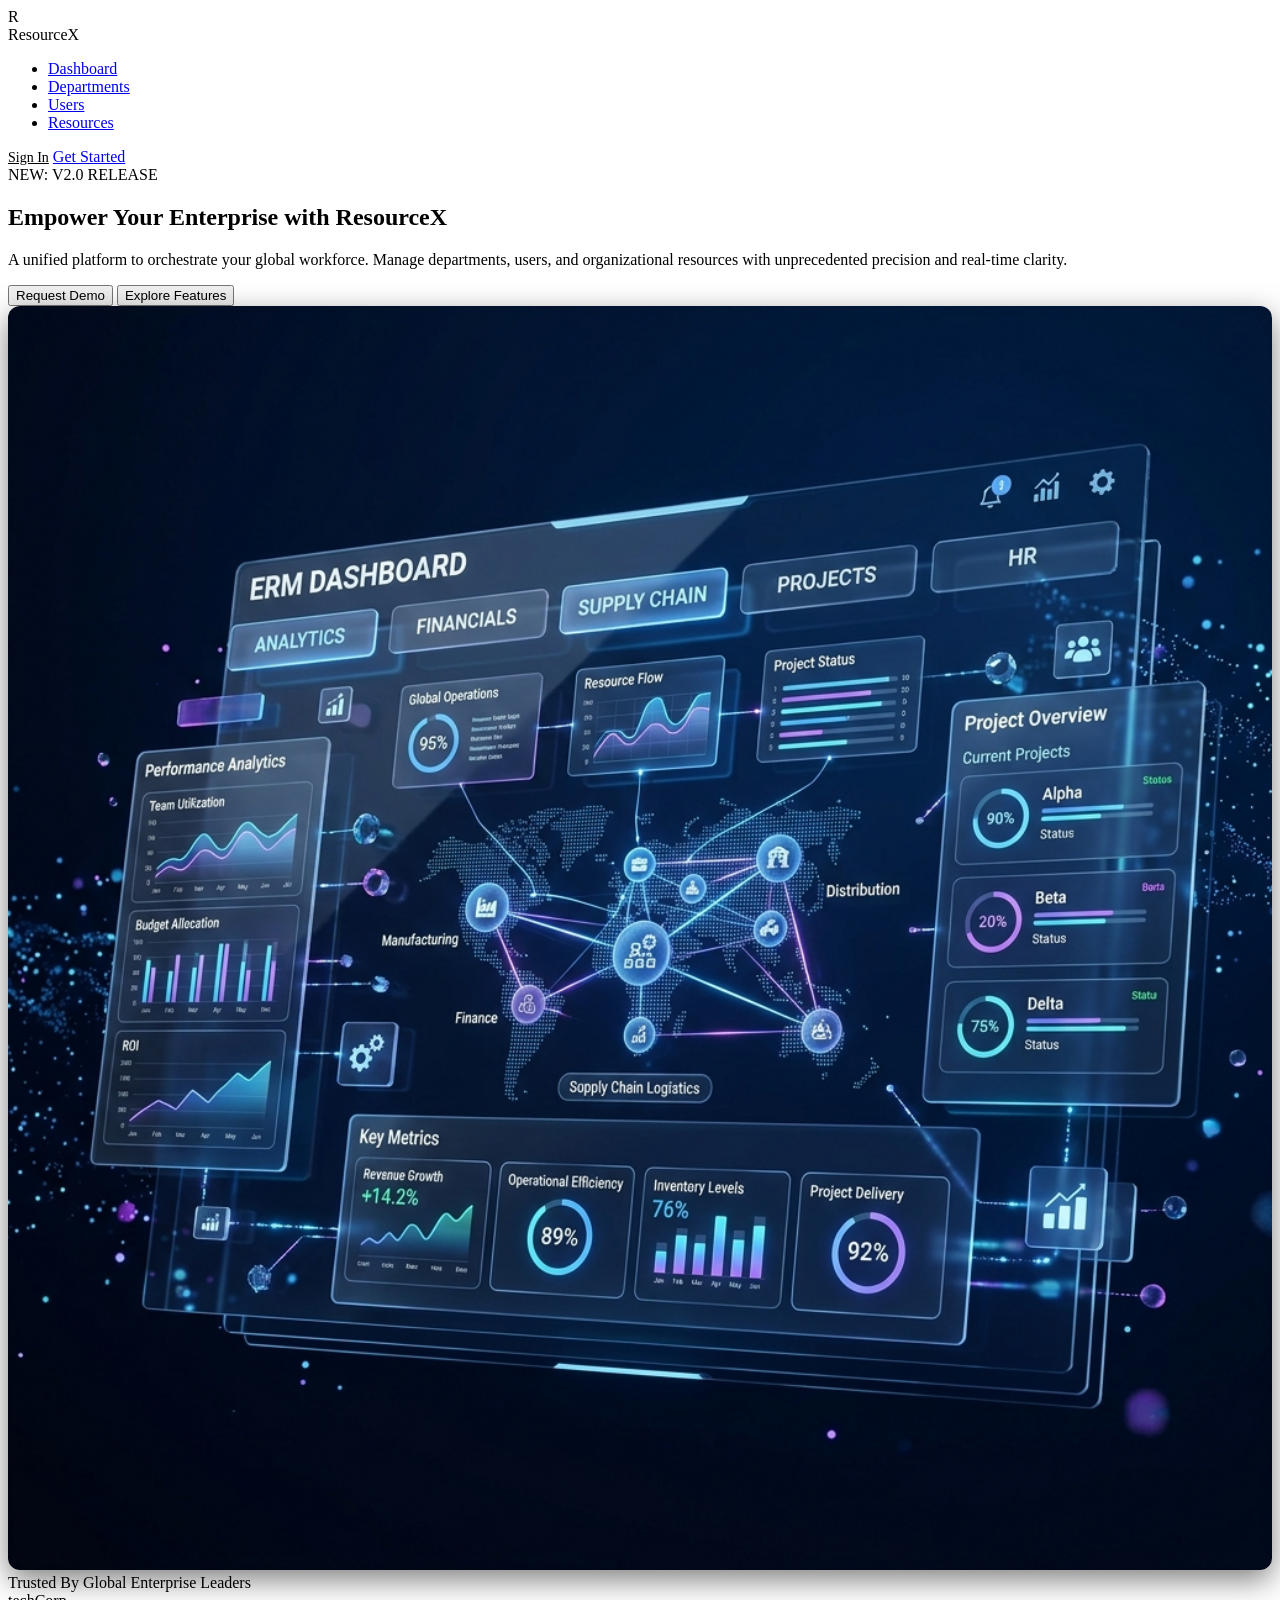
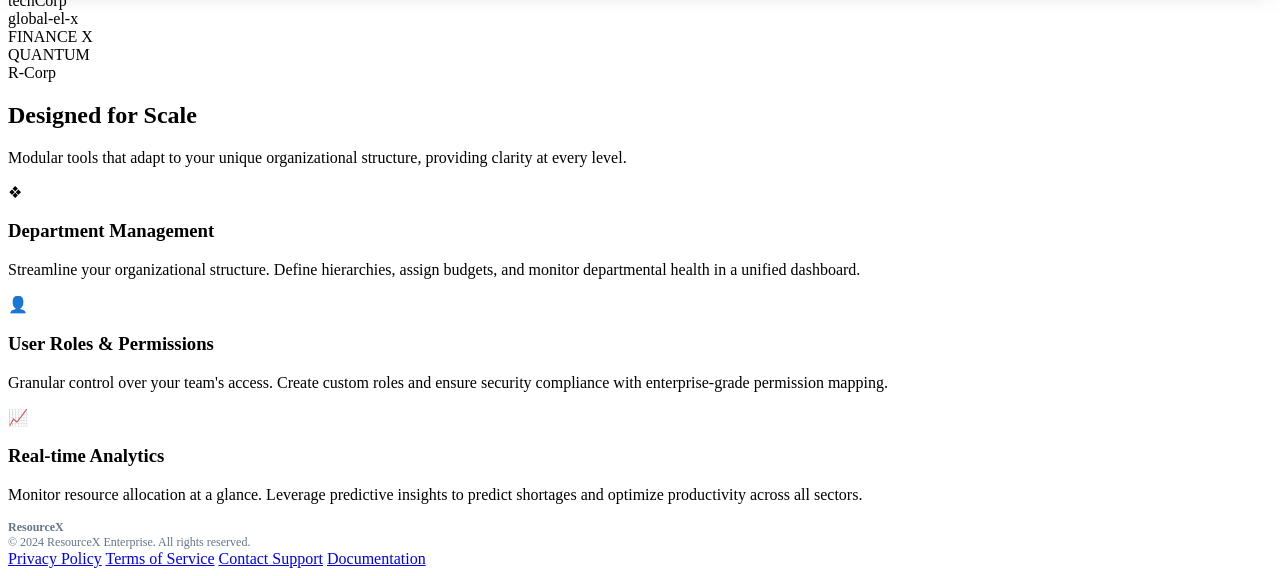
==== index.html @ 8040ba07 "Refactor dashboard UI and restructure application layout" ====
<!DOCTYPE html>
<html lang="en">
<head>
    <meta charset="UTF-8">
    <meta name="viewport" content="width=device-width, initial-scale=1.0">
    <title>ResourceX - Enterprise Resource Management</title>
    <link rel="stylesheet" href="css/style.css">
    <link rel="stylesheet" href="css/landing.css">
</head>
<body class="landing-body">

    <nav class="landing-nav">
        <div class="logo-container" style="padding:0">
            <div class="logo-icon">R</div>
            <div class="logo-text">ResourceX</div>
        </div>
        
        <ul class="landing-nav-links">
            <li><a href="#">Dashboard</a></li>
            <li><a href="#">Departments</a></li>
            <li><a href="#">Users</a></li>
            <li><a href="#">Resources</a></li>
        </ul>

        <div class="landing-actions">
            <a href="login.html" style="color:var(--text-main); font-weight:500; font-size:0.875rem;">Sign In</a>
            <a href="requestor.html" class="btn-primary">Get Started</a>
        </div>
    </nav>

    <main>
        <section class="hero-section">
            <div class="hero-content">
                <div class="hero-tag">NEW: V2.0 RELEASE</div>
                <h1 class="hero-title">Empower Your <span>Enterprise</span> with ResourceX</h1>
                <p class="hero-subtitle">A unified platform to orchestrate your global workforce. Manage departments, users, and organizational resources with unprecedented precision and real-time clarity.</p>
                <div class="hero-actions">
                    <button class="btn-primary" onclick="window.location.href='requestor.html'">Request Demo</button>
                    <button class="btn-secondary">Explore Features</button>
                </div>
            </div>
            <div class="hero-visual">
                <img src="images/hero-dashboard.png" alt="ResourceX Enterprise Dashboard" style="width: 100%; height: auto; border-radius: 12px; box-shadow: 0 10px 30px rgba(0,0,0,0.5);">
            </div>
        </section>

        <section class="partners-section">
            <div class="partners-title">Trusted By Global Enterprise Leaders</div>
            <div class="partners-grid">
                <div class="partner-box">techCorp</div>
                <div class="partner-box">global-el-x</div>
                <div class="partner-box">FINANCE X</div>
                <div class="partner-box">QUANTUM</div>
                <div class="partner-box">R-Corp</div>
            </div>
        </section>

        <section class="features-section">
            <h2 class="features-title">Designed for Scale</h2>
            <p class="features-subtitle">Modular tools that adapt to your unique organizational structure, providing clarity at every level.</p>
            
            <div class="features-grid">
                <div class="feature-card">
                    <div class="feature-icon">❖</div>
                    <h3 class="feature-title">Department Management</h3>
                    <p class="feature-desc">Streamline your organizational structure. Define hierarchies, assign budgets, and monitor departmental health in a unified dashboard.</p>
                </div>
                <div class="feature-card">
                    <div class="feature-icon">👤</div>
                    <h3 class="feature-title">User Roles & Permissions</h3>
                    <p class="feature-desc">Granular control over your team's access. Create custom roles and ensure security compliance with enterprise-grade permission mapping.</p>
                </div>
                <div class="feature-card">
                    <div class="feature-icon">📈</div>
                    <h3 class="feature-title">Real-time Analytics</h3>
                    <p class="feature-desc">Monitor resource allocation at a glance. Leverage predictive insights to predict shortages and optimize productivity across all sectors.</p>
                </div>
            </div>
        </section>
    </main>

    <footer class="landing-footer">
        <div style="font-size:0.75rem; color:#64748b;">
            <strong style="color:var(--text-main)">ResourceX</strong><br>
            © 2024 ResourceX Enterprise. All rights reserved.
        </div>
        <div class="footer-links">
            <a href="#">Privacy Policy</a>
            <a href="#">Terms of Service</a>
            <a href="#">Contact Support</a>
            <a href="#">Documentation</a>
        </div>
    </footer>

</body>
</html>
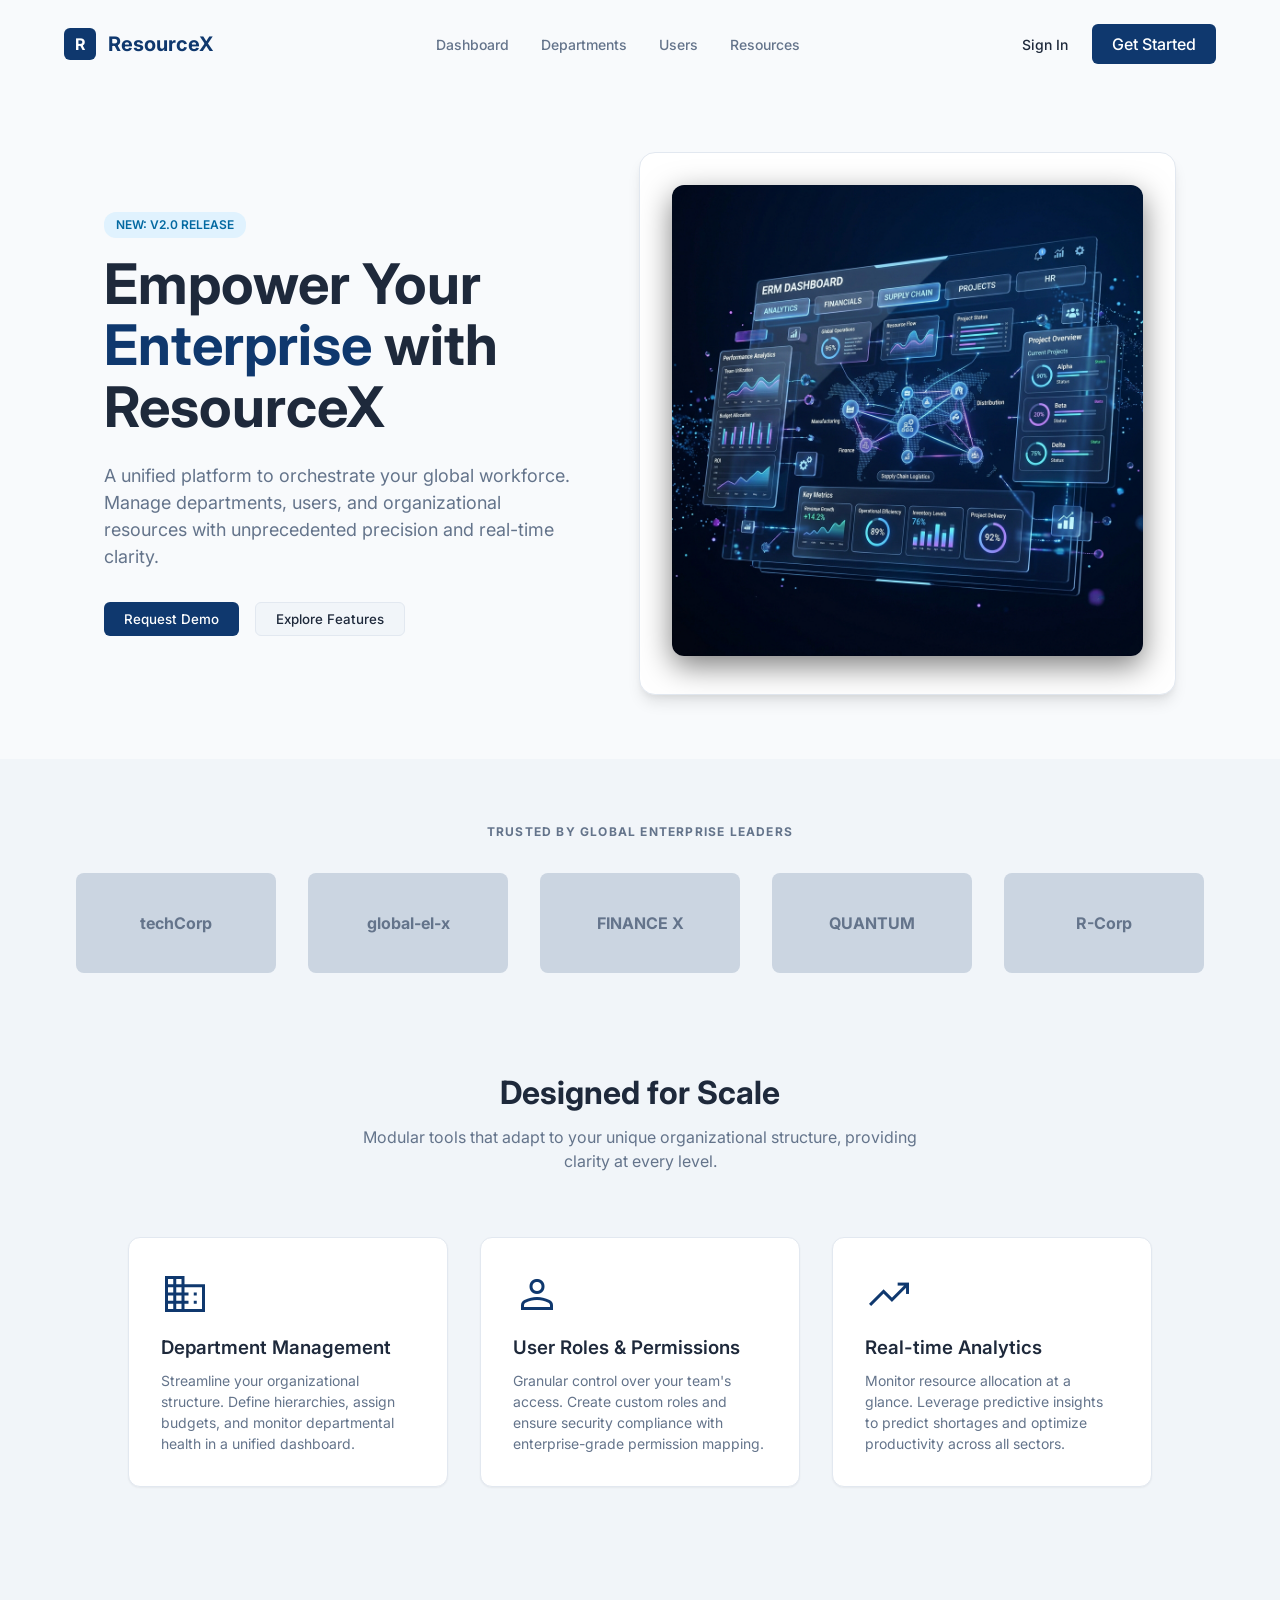
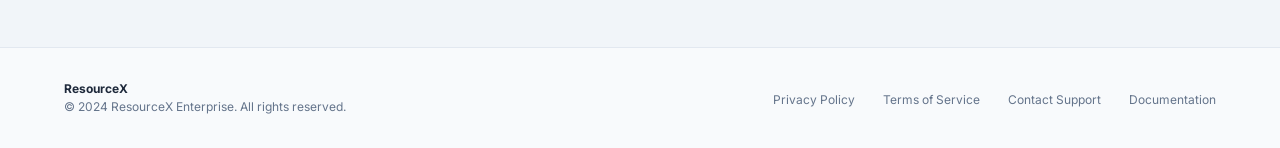
==== commit 0dd2eafe: "Restructure project: reorganize CSS and JS folders, move pages to pages folder" ====
--- a/index.html
+++ b/index.html
@@ -4,8 +4,12 @@
     <meta charset="UTF-8">
     <meta name="viewport" content="width=device-width, initial-scale=1.0">
     <title>ResourceX - Enterprise Resource Management</title>
-    <link rel="stylesheet" href="css/style.css">
-    <link rel="stylesheet" href="css/landing.css">
+    <link rel="stylesheet" href="css/main.css">
+    <link rel="stylesheet" href="css/components/layout.css">
+    <link rel="stylesheet" href="css/components/button.css">
+    <link rel="stylesheet" href="css/components/card.css">
+    <link rel="stylesheet" href="css/pages/landing.css">
+<link rel="stylesheet" href="https://fonts.googleapis.com/css2?family=Material+Symbols+Outlined:opsz,wght,FILL,GRAD@20,400,0,0">
 </head>
 <body class="landing-body">
 
@@ -23,8 +27,8 @@
         </ul>
 
         <div class="landing-actions">
-            <a href="login.html" style="color:var(--text-main); font-weight:500; font-size:0.875rem;">Sign In</a>
-            <a href="requestor.html" class="btn-primary">Get Started</a>
+            <a href="pages/login.html" style="color:var(--text-main); font-weight:500; font-size:0.875rem;">Sign In</a>
+            <a href="pages/requestor.html" class="btn-primary">Get Started</a>
         </div>
     </nav>
 
@@ -35,12 +39,12 @@
                 <h1 class="hero-title">Empower Your <span>Enterprise</span> with ResourceX</h1>
                 <p class="hero-subtitle">A unified platform to orchestrate your global workforce. Manage departments, users, and organizational resources with unprecedented precision and real-time clarity.</p>
                 <div class="hero-actions">
-                    <button class="btn-primary" onclick="window.location.href='requestor.html'">Request Demo</button>
+                    <button class="btn-primary" onclick="window.location.href='pages/requestor.html'">Request Demo</button>
                     <button class="btn-secondary">Explore Features</button>
                 </div>
             </div>
             <div class="hero-visual">
-                <img src="images/hero-dashboard.png" alt="ResourceX Enterprise Dashboard" style="width: 100%; height: auto; border-radius: 12px; box-shadow: 0 10px 30px rgba(0,0,0,0.5);">
+                <img src="assets/images/hero-dashboard.png" alt="ResourceX Enterprise Dashboard" style="width: 100%; height: auto; border-radius: 12px; box-shadow: 0 10px 30px rgba(0,0,0,0.5);">
             </div>
         </section>
 
@@ -53,25 +57,23 @@
                 <div class="partner-box">QUANTUM</div>
                 <div class="partner-box">R-Corp</div>
             </div>
-        </section>
-
         <section class="features-section">
             <h2 class="features-title">Designed for Scale</h2>
             <p class="features-subtitle">Modular tools that adapt to your unique organizational structure, providing clarity at every level.</p>
             
             <div class="features-grid">
                 <div class="feature-card">
-                    <div class="feature-icon">❖</div>
+                    <div class="material-symbols-outlined" style="font-size:3rem; color:var(--primary-color); margin-bottom:1rem;">business</div>
                     <h3 class="feature-title">Department Management</h3>
                     <p class="feature-desc">Streamline your organizational structure. Define hierarchies, assign budgets, and monitor departmental health in a unified dashboard.</p>
                 </div>
                 <div class="feature-card">
-                    <div class="feature-icon">👤</div>
+                    <div class="material-symbols-outlined" style="font-size:3rem; color:var(--primary-color); margin-bottom:1rem;">person</div>
                     <h3 class="feature-title">User Roles & Permissions</h3>
                     <p class="feature-desc">Granular control over your team's access. Create custom roles and ensure security compliance with enterprise-grade permission mapping.</p>
                 </div>
                 <div class="feature-card">
-                    <div class="feature-icon">📈</div>
+                    <div class="material-symbols-outlined" style="font-size:3rem; color:var(--primary-color); margin-bottom:1rem;">trending_up</div>
                     <h3 class="feature-title">Real-time Analytics</h3>
                     <p class="feature-desc">Monitor resource allocation at a glance. Leverage predictive insights to predict shortages and optimize productivity across all sectors.</p>
                 </div>
@@ -94,3 +96,4 @@
 
 </body>
 </html>
+
--- a/css/main.css
+++ b/css/main.css
@@ -0,0 +1,43 @@
+@import url('https://fonts.googleapis.com/css2?family=Inter:wght@300;400;500;600;700&display=swap');
+
+:root {
+  --primary-color: #0F386E;
+  --primary-hover: #1c4b8b;
+  --bg-color: #f8fafc;
+  --sidebar-bg: #ffffff;
+  --text-main: #1e293b;
+  --text-muted: #64748b;
+  --border-color: #e2e8f0;
+  
+  --status-allocated: #e2fbe8;
+  --status-allocated-text: #166534;
+  --status-pending: #fef3c7;
+  --status-pending-text: #92400e;
+  --status-rejected: #fee2e2;
+  --status-rejected-text: #b91c1c;
+  --status-action: #eff6ff;
+  --status-action-text: #1d4ed8;
+
+  --shadow-sm: 0 1px 2px 0 rgba(0, 0, 0, 0.05);
+  --shadow-md: 0 4px 6px -1px rgba(0, 0, 0, 0.1), 0 2px 4px -1px rgba(0, 0, 0, 0.06);
+  --shadow-lg: 0 10px 15px -3px rgba(0, 0, 0, 0.1), 0 4px 6px -2px rgba(0, 0, 0, 0.05);
+}
+
+* {
+  box-sizing: border-box;
+  margin: 0;
+  padding: 0;
+}
+
+body {
+  font-family: 'Inter', sans-serif;
+  background-color: var(--bg-color);
+  color: var(--text-main);
+  line-height: 1.5;
+  -webkit-font-smoothing: antialiased;
+}
+
+a {
+  text-decoration: none;
+  color: var(--primary-color);
+}
--- a/css/components/layout.css
+++ b/css/components/layout.css
@@ -0,0 +1,284 @@
+/* Layout */
+.app-container {
+  display: flex;
+  height: 100vh;
+  overflow: hidden;
+}
+
+/* Sidebar */
+.sidebar {
+  width: 260px;
+  background-color: var(--sidebar-bg);
+  border-right: 1px solid var(--border-color);
+  display: flex;
+  flex-direction: column;
+  padding: 1.5rem 0;
+  flex-shrink: 0;
+  min-height: 100vh;
+  align-self: stretch;
+}
+
+.logo-container {
+  padding: 0 1.5rem 2rem;
+  display: flex;
+  align-items: center;
+  gap: 0.75rem;
+}
+
+.logo-icon {
+  width: 32px;
+  height: 32px;
+  background-color: var(--primary-color);
+  border-radius: 6px;
+  display: flex;
+  align-items: center;
+  justify-content: center;
+  color: white;
+  font-weight: bold;
+}
+
+.logo-text {
+  font-size: 1.25rem;
+  font-weight: 700;
+  color: var(--primary-color);
+}
+
+.nav-menu {
+  list-style: none;
+  flex: 1;
+}
+
+.nav-item {
+  padding: 0.75rem 1.5rem;
+  display: flex;
+  align-items: center;
+  gap: 0.75rem;
+  color: var(--text-muted);
+  font-weight: 500;
+  cursor: pointer;
+  transition: all 0.2s;
+}
+
+.nav-item .material-symbols-outlined {
+  font-size: 20px;
+  flex-shrink: 0;
+  vertical-align: unset;
+  line-height: 1;
+  display: flex;
+  align-items: center;
+}
+
+.nav-item:hover {
+  background-color: #f1f5f9;
+  color: var(--text-main);
+}
+
+.nav-item.active {
+  background-color: #f8fafc;
+  color: var(--primary-color);
+  border-right: 3px solid var(--primary-color);
+  font-weight: 600;
+}
+
+.user-profile-widget {
+  margin: 1.5rem 1.5rem 0;
+  padding: 1rem;
+  background-color: #f1f5f9;
+  border-radius: 12px;
+  display: flex;
+  align-items: center;
+  gap: 0.75rem;
+}
+
+.user-avatar {
+  width: 36px;
+  height: 36px;
+  border-radius: 50%;
+  background-color: #cbd5e1;
+  overflow: hidden;
+}
+.user-avatar img {
+  width: 100%;
+  height: 100%;
+  object-fit: cover;
+}
+
+.user-info .user-name {
+  font-size: 0.875rem;
+  font-weight: 600;
+  display: block;
+}
+.user-info .user-role {
+  font-size: 0.75rem;
+  color: var(--text-muted);
+  display: block;
+}
+
+/* Main Content */
+.main-wrapper {
+  flex: 1;
+  display: flex;
+  flex-direction: column;
+  overflow: hidden;
+}
+
+/* Header */
+.top-header {
+  height: 72px;
+  background-color: white;
+  border-bottom: 1px solid var(--border-color);
+  display: flex;
+  align-items: center;
+  justify-content: space-between;
+  padding: 0 2rem;
+  flex-shrink: 0;
+}
+
+.search-bar {
+  display: flex;
+  align-items: center;
+  background-color: #ffffff;
+  border: 1px solid var(--border-color);
+  border-radius: 8px;
+  padding: 0.5rem 0.75rem;
+  width: 320px;
+  transition: all 0.2s ease;
+}
+
+.search-bar:focus-within {
+  border: 1px solid var(--primary-color);
+  box-shadow: 0 0 0 3px rgba(15, 56, 110, 0.1);
+}
+
+.search-bar span.search-icon {
+  color: #94a3b8;
+  display: flex;
+  align-items: center;
+}
+
+.search-bar:focus-within span.search-icon {
+  color: var(--primary-color);
+}
+
+.search-bar input {
+  border: none;
+  background: transparent;
+  outline: none;
+  margin-left: 0.5rem;
+  width: 100%;
+  color: var(--text-main);
+  font-family: inherit;
+  font-size: 0.875rem;
+  caret-color: #2563eb; /* Matches the blue cursor in the image */
+}
+
+.search-bar input::placeholder {
+  color: #94a3b8;
+}
+
+.search-bar .clear-btn {
+  display: none;
+  align-items: center;
+  justify-content: center;
+  width: 16px;
+  height: 16px;
+  border-radius: 50%;
+  background-color: #94a3b8;
+  color: #ffffff;
+  font-size: 10px;
+  font-weight: bold;
+  cursor: pointer;
+  margin-left: 0.5rem;
+}
+
+.search-bar .clear-btn:hover {
+  background-color: #64748b;
+}
+
+.header-actions {
+  display: flex;
+  align-items: center;
+  gap: 1.5rem;
+}
+
+/* Content Area */
+.content-area {
+  padding: 2rem;
+  flex: 1;
+  overflow-y: auto;
+}
+
+.page-title {
+  font-size: 2rem;
+  font-weight: 700;
+  color: var(--primary-color);
+  margin-bottom: 0.5rem;
+}
+
+.page-subtitle {
+  color: var(--text-muted);
+  margin-bottom: 2rem;
+  font-size: 0.95rem;
+}
+
+.history-block {
+  background-color: var(--primary-color);
+  color: white;
+  padding: 2rem;
+  border-radius: 12px;
+  display: flex;
+  flex-direction: column;
+}
+
+.history-title {
+  margin-top: 1rem;
+  font-size: 1.5rem;
+  font-weight: 700;
+}
+.history-subtitle {
+  color: #94a3b8;
+  font-size: 0.875rem;
+}
+
+.view-section {
+  display: none;
+  animation: fadeIn 0.3s ease;
+}
+
+.view-section.active {
+  display: block;
+}
+
+@keyframes fadeIn {
+  from { opacity: 0; transform: translateY(10px); }
+  to { opacity: 1; transform: translateY(0); }
+}
+
+/* Utility / Generic */
+.d-none { display: none !important; }
+.d-flex { display: flex !important; }
+
+/* Collapsible Content */
+.collapsible-header {
+  cursor: pointer;
+  display: flex;
+  align-items: center;
+  justify-content: space-between;
+  padding: 1rem;
+  background-color: #f1f5f9;
+  border-radius: 8px;
+  margin-top: 2rem;
+  margin-bottom: 1rem;
+  font-weight: 600;
+  transition: background-color 0.2s;
+}
+.collapsible-header:hover {
+  background-color: #e2e8f0;
+}
+.collapsible-content {
+  display: none;
+  animation: fadeIn 0.3s ease;
+}
+.collapsible-content.expanded {
+  display: block;
+}
--- a/css/components/button.css
+++ b/css/components/button.css
@@ -0,0 +1,57 @@
+.icon-btn {
+  background: none;
+  border: none;
+  color: var(--text-muted);
+  cursor: pointer;
+  display: flex;
+  align-items: center;
+  justify-content: center;
+}
+.icon-btn:hover {
+  color: var(--text-main);
+}
+
+.btn-primary {
+  background-color: var(--primary-color);
+  color: white;
+  border: none;
+  border-radius: 6px;
+  padding: 0.5rem 1.25rem;
+  font-weight: 500;
+  font-family: inherit;
+  cursor: pointer;
+  transition: background 0.2s;
+}
+
+.btn-primary:hover {
+  background-color: var(--primary-hover);
+}
+
+.btn-secondary {
+  background-color: #f1f5f9;
+  color: var(--text-main);
+  border: 1px solid var(--border-color);
+  border-radius: 6px;
+  padding: 0.5rem 1.25rem;
+  font-weight: 500;
+  font-family: inherit;
+  cursor: pointer;
+  transition: background 0.2s;
+}
+.btn-secondary:hover {
+  background-color: #e2e8f0;
+}
+
+.btn-danger {
+  background-color: #fee2e2;
+  color: #b91c1c;
+  border: none;
+  border-radius: 6px;
+  padding: 0.5rem 1.25rem;
+  font-weight: 500;
+  font-family: inherit;
+  cursor: pointer;
+}
+.btn-danger:hover {
+  background-color: #fecaca;
+}
--- a/css/components/card.css
+++ b/css/components/card.css
@@ -0,0 +1,39 @@
+/* Stats Cards Container */
+.stats-grid {
+  display: grid;
+  grid-template-columns: repeat(auto-fit, minmax(220px, 1fr));
+  gap: 1.5rem;
+  margin-bottom: 2rem;
+}
+
+.stat-card {
+  background: white;
+  border-radius: 12px;
+  padding: 1.5rem;
+  box-shadow: var(--shadow-sm);
+  border: 1px solid var(--border-color);
+  display: flex;
+  flex-direction: column;
+}
+
+.stat-title {
+  font-size: 0.75rem;
+  font-weight: 700;
+  text-transform: uppercase;
+  letter-spacing: 0.05em;
+  color: var(--text-muted);
+  margin-bottom: 0.5rem;
+}
+
+.stat-value-row {
+  display: flex;
+  align-items: flex-end;
+  justify-content: space-between;
+}
+
+.stat-value {
+  font-size: 2.5rem;
+  font-weight: 700;
+  color: var(--primary-color);
+  line-height: 1;
+}
--- a/css/pages/landing.css
+++ b/css/pages/landing.css
@@ -0,0 +1,194 @@
+.landing-body {
+  background-color: #f8fafc;
+  color: var(--text-main);
+  min-height: 100vh;
+  display: flex;
+  flex-direction: column;
+}
+
+.landing-nav {
+  display: flex;
+  justify-content: space-between;
+  align-items: center;
+  padding: 1.5rem 4rem;
+  background-color: transparent;
+}
+
+.landing-nav-links {
+  display: flex;
+  gap: 2rem;
+  list-style: none;
+}
+.landing-nav-links a {
+  color: var(--text-muted);
+  font-weight: 500;
+  font-size: 0.875rem;
+}
+.landing-nav-links a:hover {
+  color: var(--text-main);
+}
+
+.landing-actions {
+  display: flex;
+  gap: 1.5rem;
+  align-items: center;
+}
+
+.hero-section {
+  display: flex;
+  padding: 4rem;
+  max-width: 1200px;
+  margin: 0 auto;
+  align-items: center;
+  gap: 4rem;
+}
+
+.hero-content {
+  flex: 1;
+}
+
+.hero-tag {
+  background-color: #e0f2fe;
+  color: #0369a1;
+  padding: 0.25rem 0.75rem;
+  border-radius: 12px;
+  font-size: 0.75rem;
+  font-weight: 600;
+  display: inline-block;
+  margin-bottom: 1rem;
+}
+
+.hero-title {
+  font-size: 3.5rem;
+  line-height: 1.1;
+  font-weight: 700;
+  margin-bottom: 1.5rem;
+}
+.hero-title span {
+  color: var(--primary-color);
+}
+
+.hero-subtitle {
+  color: var(--text-muted);
+  font-size: 1.125rem;
+  margin-bottom: 2rem;
+  max-width: 480px;
+}
+
+.hero-actions {
+  display: flex;
+  gap: 1rem;
+}
+
+.hero-visual {
+  flex: 1;
+  background: white;
+  border-radius: 16px;
+  padding: 2rem;
+  box-shadow: var(--shadow-lg);
+  border: 1px solid var(--border-color);
+}
+
+.partners-section {
+  background-color: #f1f5f9;
+  padding: 4rem;
+  text-align: center;
+}
+
+.partners-title {
+  font-size: 0.75rem;
+  font-weight: 700;
+  text-transform: uppercase;
+  letter-spacing: 0.1em;
+  color: var(--text-muted);
+  margin-bottom: 2rem;
+}
+
+.partners-grid {
+  display: flex;
+  justify-content: center;
+  gap: 2rem;
+  flex-wrap: wrap;
+}
+
+.partner-box {
+  width: 200px;
+  height: 100px;
+  background: #cbd5e1;
+  border-radius: 8px;
+  display: flex;
+  align-items: center;
+  justify-content: center;
+  color: #64748b;
+  font-weight: bold;
+}
+
+.features-section {
+  padding: 6rem 4rem;
+  max-width: 1200px;
+  margin: 0 auto;
+  text-align: center;
+}
+
+.features-title {
+  font-size: 2rem;
+  font-weight: 700;
+  margin-bottom: 0.5rem;
+}
+.features-subtitle {
+  color: var(--text-muted);
+  margin-bottom: 4rem;
+  max-width: 600px;
+  margin-left: auto;
+  margin-right: auto;
+}
+
+.features-grid {
+  display: grid;
+  grid-template-columns: repeat(3, 1fr);
+  gap: 2rem;
+}
+
+.feature-card {
+  background: white;
+  padding: 2rem;
+  border-radius: 12px;
+  box-shadow: var(--shadow-sm);
+  border: 1px solid var(--border-color);
+  text-align: left;
+}
+
+.feature-icon {
+  width: 40px;
+  height: 40px;
+  background-color: #e0f2fe;
+  color: #0284c7;
+  border-radius: 8px;
+  display: flex;
+  align-items: center;
+  justify-content: center;
+  margin-bottom: 1.5rem;
+}
+
+.feature-title {
+  font-weight: 600;
+  margin-bottom: 0.5rem;
+}
+.feature-desc {
+  color: var(--text-muted);
+  font-size: 0.875rem;
+}
+
+.landing-footer {
+  padding: 2rem 4rem;
+  display: flex;
+  justify-content: space-between;
+  border-top: 1px solid var(--border-color);
+  background: transparent;
+  align-items: center;
+}
+.footer-links a {
+  color: var(--text-muted);
+  font-size: 0.75rem;
+  margin-left: 1.5rem;
+}
